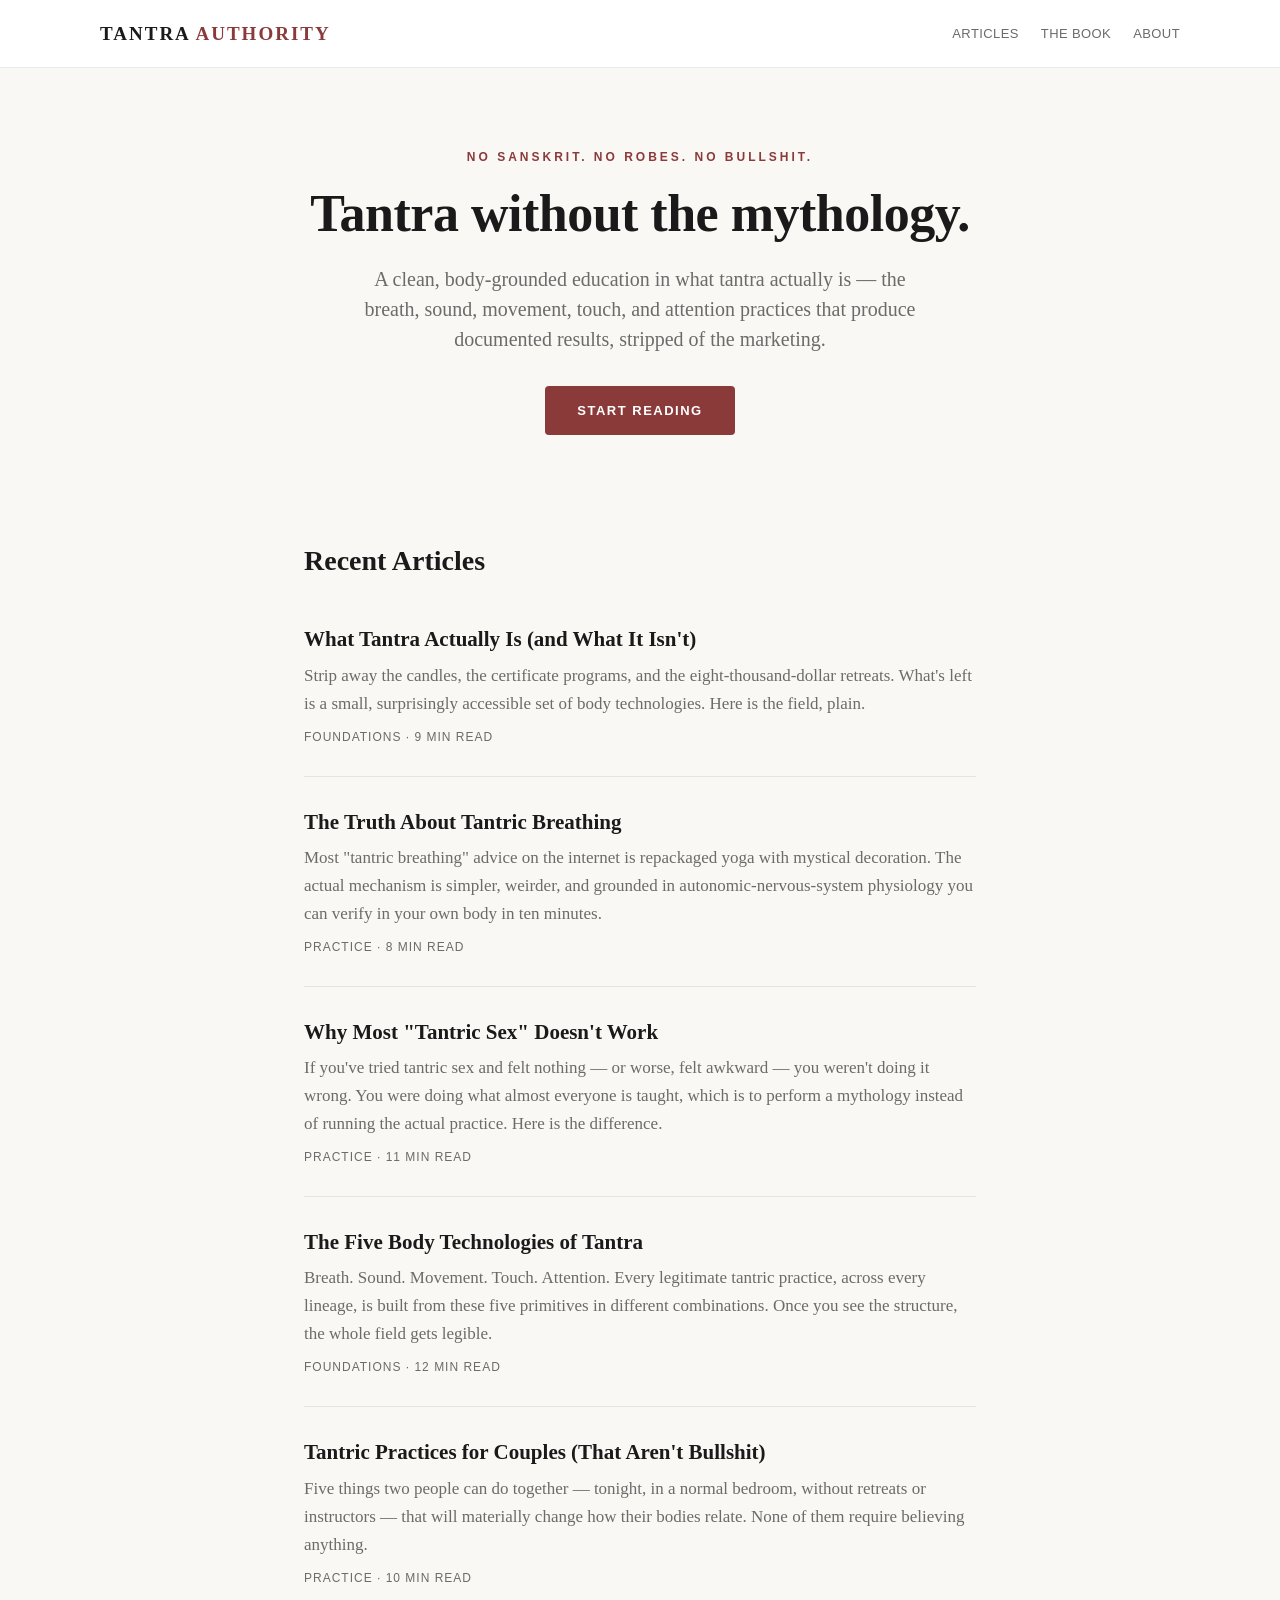
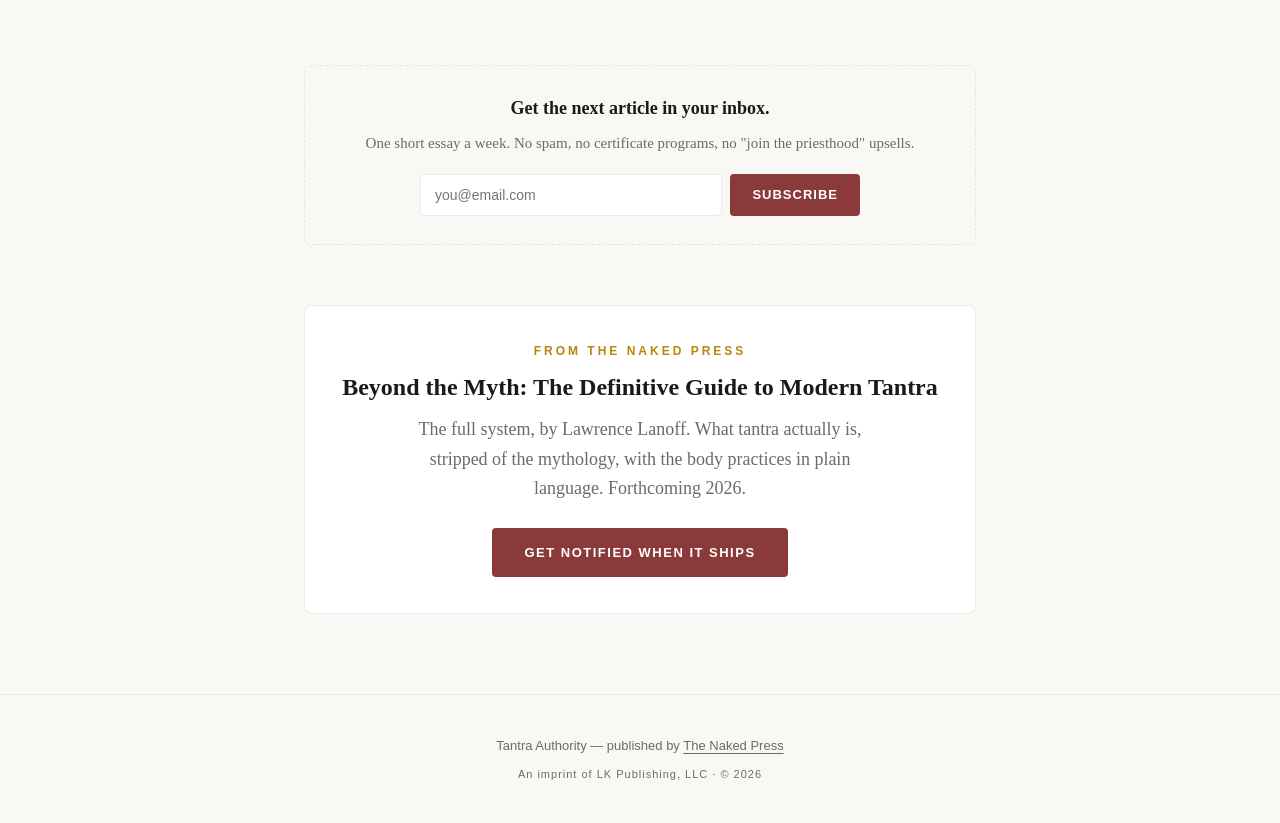
==== index.html @ d1842482 "Tantra Authority — initial scaffold The first vertical site in the 100-fishing-lines portfolio. Plai" ====
<!DOCTYPE html>
<html lang="en">
<head>
<meta charset="UTF-8">
<meta name="viewport" content="width=device-width, initial-scale=1.0">
<title>Tantra Authority — What Tantra Actually Is</title>
<meta name="description" content="Tantra without the mythology. A clean, body-grounded education in what tantra actually is — the breath, sound, movement, touch, and attention practices that produce documented results, stripped of the marketing.">
<meta property="og:title" content="Tantra Authority">
<meta property="og:description" content="Tantra without the mythology. The body practices, in plain language.">
<meta property="og:type" content="website">
<link rel="stylesheet" href="styles.css">
<link rel="icon" href="data:image/svg+xml,<svg xmlns='http://www.w3.org/2000/svg' viewBox='0 0 100 100'><text y='.9em' font-size='90'>○</text></svg>">
</head>
<body>

<header class="site-header">
  <div class="site-header-inner">
    <a href="/" class="site-logo">TANTRA <span>AUTHORITY</span></a>
    <nav class="site-nav">
      <a href="#articles">Articles</a>
      <a href="book.html">The Book</a>
      <a href="about.html">About</a>
    </nav>
  </div>
</header>

<section class="hero">
  <div class="hero-eyebrow">No Sanskrit. No Robes. No Bullshit.</div>
  <h1>Tantra without the mythology.</h1>
  <p class="hero-sub">A clean, body-grounded education in what tantra actually is — the breath, sound, movement, touch, and attention practices that produce documented results, stripped of the marketing.</p>
  <a href="#articles" class="cta-button">Start reading</a>
</section>

<main id="articles">

  <h2 style="margin-top:0">Recent Articles</h2>

  <div class="article-list">

    <article class="article-card">
      <a href="articles/what-tantra-actually-is.html">
        <h3>What Tantra Actually Is (and What It Isn't)</h3>
        <p class="excerpt">Strip away the candles, the certificate programs, and the eight-thousand-dollar retreats. What's left is a small, surprisingly accessible set of body technologies. Here is the field, plain.</p>
        <div class="meta">FOUNDATIONS · 9 min read</div>
      </a>
    </article>

    <article class="article-card">
      <a href="articles/tantric-breathing-truth.html">
        <h3>The Truth About Tantric Breathing</h3>
        <p class="excerpt">Most "tantric breathing" advice on the internet is repackaged yoga with mystical decoration. The actual mechanism is simpler, weirder, and grounded in autonomic-nervous-system physiology you can verify in your own body in ten minutes.</p>
        <div class="meta">PRACTICE · 8 min read</div>
      </a>
    </article>

    <article class="article-card">
      <a href="articles/why-most-tantric-sex-doesnt-work.html">
        <h3>Why Most "Tantric Sex" Doesn't Work</h3>
        <p class="excerpt">If you've tried tantric sex and felt nothing — or worse, felt awkward — you weren't doing it wrong. You were doing what almost everyone is taught, which is to perform a mythology instead of running the actual practice. Here is the difference.</p>
        <div class="meta">PRACTICE · 11 min read</div>
      </a>
    </article>

    <article class="article-card">
      <a href="articles/five-body-technologies.html">
        <h3>The Five Body Technologies of Tantra</h3>
        <p class="excerpt">Breath. Sound. Movement. Touch. Attention. Every legitimate tantric practice, across every lineage, is built from these five primitives in different combinations. Once you see the structure, the whole field gets legible.</p>
        <div class="meta">FOUNDATIONS · 12 min read</div>
      </a>
    </article>

    <article class="article-card">
      <a href="articles/tantric-practices-for-couples.html">
        <h3>Tantric Practices for Couples (That Aren't Bullshit)</h3>
        <p class="excerpt">Five things two people can do together — tonight, in a normal bedroom, without retreats or instructors — that will materially change how their bodies relate. None of them require believing anything.</p>
        <div class="meta">PRACTICE · 10 min read</div>
      </a>
    </article>

  </div>

  <div class="newsletter">
    <h4>Get the next article in your inbox.</h4>
    <p>One short essay a week. No spam, no certificate programs, no "join the priesthood" upsells.</p>
    <form action="#" method="post" onsubmit="alert('Newsletter signup wiring pending — point this form at ConvertKit, Substack, or Buttondown.'); return false;">
      <input type="email" name="email" placeholder="you@email.com" required>
      <button type="submit">Subscribe</button>
    </form>
  </div>

  <div class="cta-card">
    <div class="eyebrow">From The Naked Press</div>
    <h3>Beyond the Myth: The Definitive Guide to Modern Tantra</h3>
    <p>The full system, by Lawrence Lanoff. What tantra actually is, stripped of the mythology, with the body practices in plain language. Forthcoming 2026.</p>
    <a href="book.html" class="cta-button">Get notified when it ships</a>
  </div>

</main>

<footer class="site-footer">
  <div>Tantra Authority — published by <a href="https://thenaked.press">The Naked Press</a></div>
  <div class="footer-imprint">An imprint of LK Publishing, LLC · © 2026</div>
</footer>

</body>
</html>
---- styles.css ----
/* Tantra Authority — base stylesheet
   Clean, readable, calm. Not punk. Not New Age.
   Designed for educational long-form reading.
*/

:root {
  --bg: #faf8f4;
  --bg-card: #ffffff;
  --text: #1a1a1a;
  --text-muted: #6b6b6b;
  --accent: #8b3a3a;        /* deep red — earthy, not sex-shop red */
  --accent-soft: #c89d9c;
  --border: rgba(0,0,0,0.08);
  --gold: #b8860b;          /* muted gold for CTA */
  --max-w: 720px;
  --max-w-wide: 1080px;
}

* { box-sizing: border-box; }
html, body { margin: 0; padding: 0; }
body {
  font-family: 'Charter', 'Georgia', 'Cambria', 'Times New Roman', serif;
  font-size: 18px;
  line-height: 1.65;
  color: var(--text);
  background: var(--bg);
  -webkit-font-smoothing: antialiased;
}

/* Site header */
.site-header {
  border-bottom: 1px solid var(--border);
  background: var(--bg-card);
  padding: 18px 24px;
  position: sticky; top: 0; z-index: 50;
  backdrop-filter: blur(8px);
}
.site-header-inner {
  max-width: var(--max-w-wide);
  margin: 0 auto;
  display: flex;
  align-items: center;
  justify-content: space-between;
  gap: 32px;
}
.site-logo {
  font-family: 'Charter', serif;
  font-weight: 700;
  font-size: 19px;
  letter-spacing: 2px;
  text-transform: uppercase;
  text-decoration: none;
  color: var(--text);
}
.site-logo span { color: var(--accent); }
.site-nav { display: flex; gap: 22px; }
.site-nav a {
  font-family: 'Inter', -apple-system, BlinkMacSystemFont, sans-serif;
  font-size: 13px;
  font-weight: 500;
  letter-spacing: 0.4px;
  text-decoration: none;
  color: var(--text-muted);
  text-transform: uppercase;
}
.site-nav a:hover { color: var(--accent); }

/* Main containers */
main { max-width: var(--max-w); margin: 0 auto; padding: 48px 24px 80px; }
.wide { max-width: var(--max-w-wide); }

/* Typography */
h1 {
  font-family: 'Charter', serif;
  font-size: 42px;
  font-weight: 700;
  line-height: 1.15;
  letter-spacing: -0.5px;
  margin: 0 0 12px;
}
h2 {
  font-size: 28px;
  font-weight: 700;
  line-height: 1.25;
  margin: 48px 0 16px;
}
h3 {
  font-size: 21px;
  font-weight: 700;
  line-height: 1.3;
  margin: 32px 0 12px;
}
p, ul, ol { margin: 0 0 18px; }
ul, ol { padding-left: 28px; }
li { margin-bottom: 6px; }
strong { font-weight: 700; }
em { font-style: italic; }
a { color: var(--accent); text-decoration: underline; text-decoration-thickness: 1px; text-underline-offset: 3px; }
a:hover { color: var(--gold); }

blockquote {
  margin: 28px 0;
  padding: 0 0 0 24px;
  border-left: 3px solid var(--accent-soft);
  color: var(--text-muted);
  font-style: italic;
}

hr {
  border: none;
  border-top: 1px solid var(--border);
  margin: 48px 0;
}

/* Hero */
.hero {
  text-align: center;
  padding: 80px 24px 60px;
  max-width: var(--max-w);
  margin: 0 auto;
}
.hero-eyebrow {
  font-family: 'Inter', sans-serif;
  font-size: 12px;
  font-weight: 600;
  letter-spacing: 3px;
  text-transform: uppercase;
  color: var(--accent);
  margin-bottom: 16px;
}
.hero h1 { font-size: 52px; margin-bottom: 20px; }
.hero-sub {
  font-size: 20px;
  line-height: 1.5;
  color: var(--text-muted);
  max-width: 580px;
  margin: 0 auto 32px;
}

/* Article meta */
.article-meta {
  font-family: 'Inter', sans-serif;
  font-size: 13px;
  color: var(--text-muted);
  margin-bottom: 32px;
  display: flex;
  gap: 12px;
  align-items: center;
}
.article-meta .pill {
  display: inline-block;
  padding: 3px 10px;
  border-radius: 100px;
  background: rgba(139,58,58,0.08);
  color: var(--accent);
  font-size: 11px;
  font-weight: 600;
  letter-spacing: 1px;
  text-transform: uppercase;
}

/* Article list (homepage) */
.article-list {
  display: grid;
  gap: 32px;
  margin-top: 48px;
}
.article-card {
  border-bottom: 1px solid var(--border);
  padding-bottom: 28px;
}
.article-card:last-child { border-bottom: none; }
.article-card a { text-decoration: none; color: inherit; }
.article-card h3 {
  margin: 0 0 8px;
  transition: color 0.15s;
}
.article-card a:hover h3 { color: var(--accent); }
.article-card .excerpt {
  color: var(--text-muted);
  font-size: 17px;
  margin: 0;
}
.article-card .meta {
  font-family: 'Inter', sans-serif;
  font-size: 12px;
  color: var(--text-muted);
  letter-spacing: 1px;
  text-transform: uppercase;
  margin-top: 10px;
}

/* CTA card (book funnel) */
.cta-card {
  margin: 60px 0 0;
  padding: 36px;
  background: var(--bg-card);
  border: 1px solid var(--border);
  border-radius: 8px;
  text-align: center;
}
.cta-card .eyebrow {
  font-family: 'Inter', sans-serif;
  font-size: 12px;
  font-weight: 600;
  letter-spacing: 3px;
  text-transform: uppercase;
  color: var(--gold);
  margin-bottom: 10px;
}
.cta-card h3 {
  font-size: 24px;
  margin: 0 0 12px;
}
.cta-card p {
  color: var(--text-muted);
  max-width: 480px;
  margin: 0 auto 24px;
}
.cta-button {
  display: inline-block;
  background: var(--accent);
  color: #fff !important;
  font-family: 'Inter', sans-serif;
  font-size: 13px;
  font-weight: 600;
  letter-spacing: 1.5px;
  text-transform: uppercase;
  text-decoration: none !important;
  padding: 14px 32px;
  border-radius: 4px;
  transition: background 0.15s;
}
.cta-button:hover { background: var(--gold) !important; color: #fff !important; }

/* Newsletter inline */
.newsletter {
  margin: 48px 0;
  padding: 28px;
  border: 1px dashed var(--border);
  border-radius: 6px;
  text-align: center;
}
.newsletter h4 {
  margin: 0 0 8px;
  font-size: 18px;
}
.newsletter p { color: var(--text-muted); margin: 0 0 18px; font-size: 15px; }
.newsletter form { display: flex; gap: 8px; max-width: 440px; margin: 0 auto; }
.newsletter input[type="email"] {
  flex: 1;
  padding: 12px 14px;
  border: 1px solid var(--border);
  border-radius: 4px;
  font-family: 'Inter', sans-serif;
  font-size: 14px;
  background: #fff;
}
.newsletter button {
  padding: 12px 22px;
  background: var(--accent);
  color: #fff;
  border: none;
  border-radius: 4px;
  font-family: 'Inter', sans-serif;
  font-size: 13px;
  font-weight: 600;
  letter-spacing: 1px;
  text-transform: uppercase;
  cursor: pointer;
}

/* Footer */
.site-footer {
  border-top: 1px solid var(--border);
  padding: 40px 24px;
  text-align: center;
  font-family: 'Inter', sans-serif;
  font-size: 13px;
  color: var(--text-muted);
}
.site-footer a { color: var(--text-muted); }
.site-footer .footer-imprint { margin-top: 8px; font-size: 11px; letter-spacing: 1px; }

/* Mobile */
@media (max-width: 640px) {
  body { font-size: 17px; }
  h1 { font-size: 32px; }
  .hero h1 { font-size: 38px; }
  .hero-sub { font-size: 17px; }
  h2 { font-size: 24px; }
  .site-nav { gap: 14px; }
  .site-nav a { font-size: 12px; }
  main { padding: 32px 20px 60px; }
  .cta-card { padding: 28px 20px; }
}
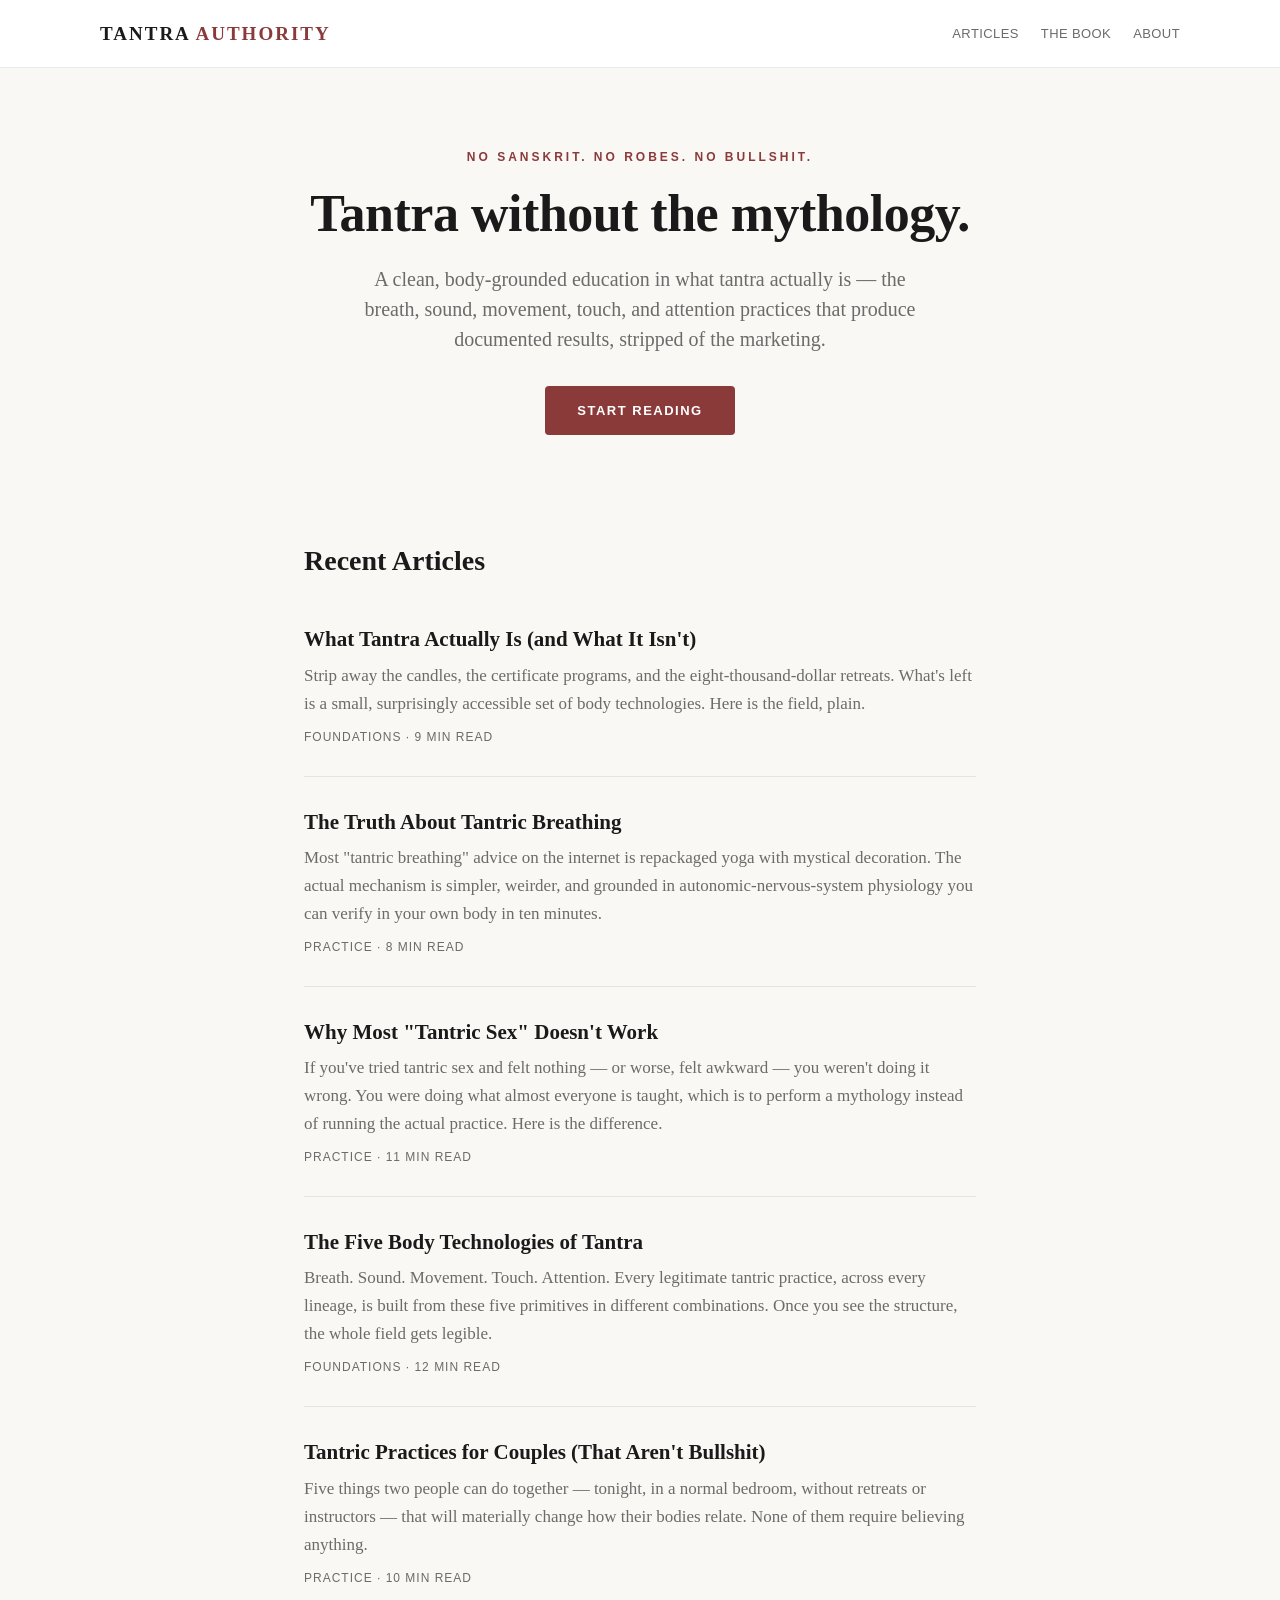
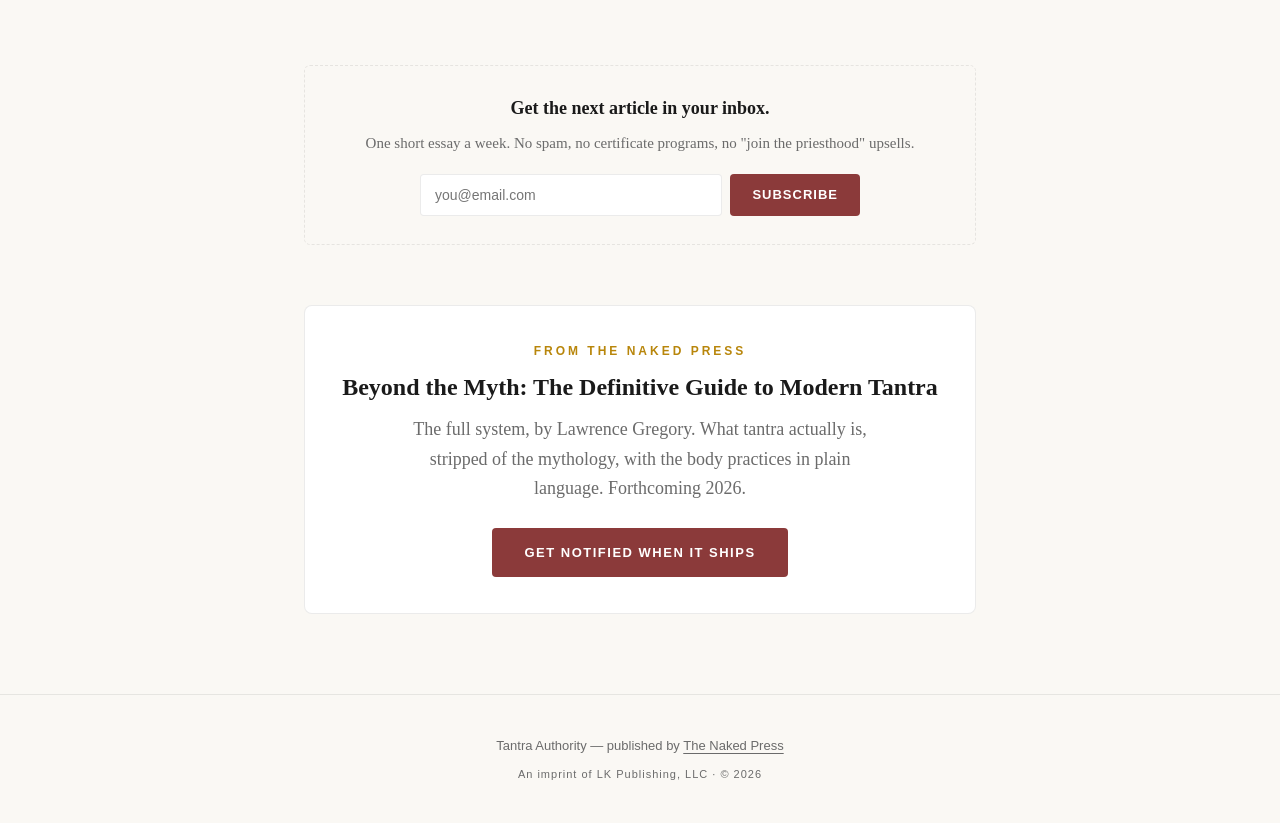
==== commit f3ff80cf: "Byline correction: Lawrence Gregory (not Lanoff) across all pages" ====
--- a/index.html
+++ b/index.html
@@ -91,7 +91,7 @@
   <div class="cta-card">
     <div class="eyebrow">From The Naked Press</div>
     <h3>Beyond the Myth: The Definitive Guide to Modern Tantra</h3>
-    <p>The full system, by Lawrence Lanoff. What tantra actually is, stripped of the mythology, with the body practices in plain language. Forthcoming 2026.</p>
+    <p>The full system, by Lawrence Gregory. What tantra actually is, stripped of the mythology, with the body practices in plain language. Forthcoming 2026.</p>
     <a href="book.html" class="cta-button">Get notified when it ships</a>
   </div>
 
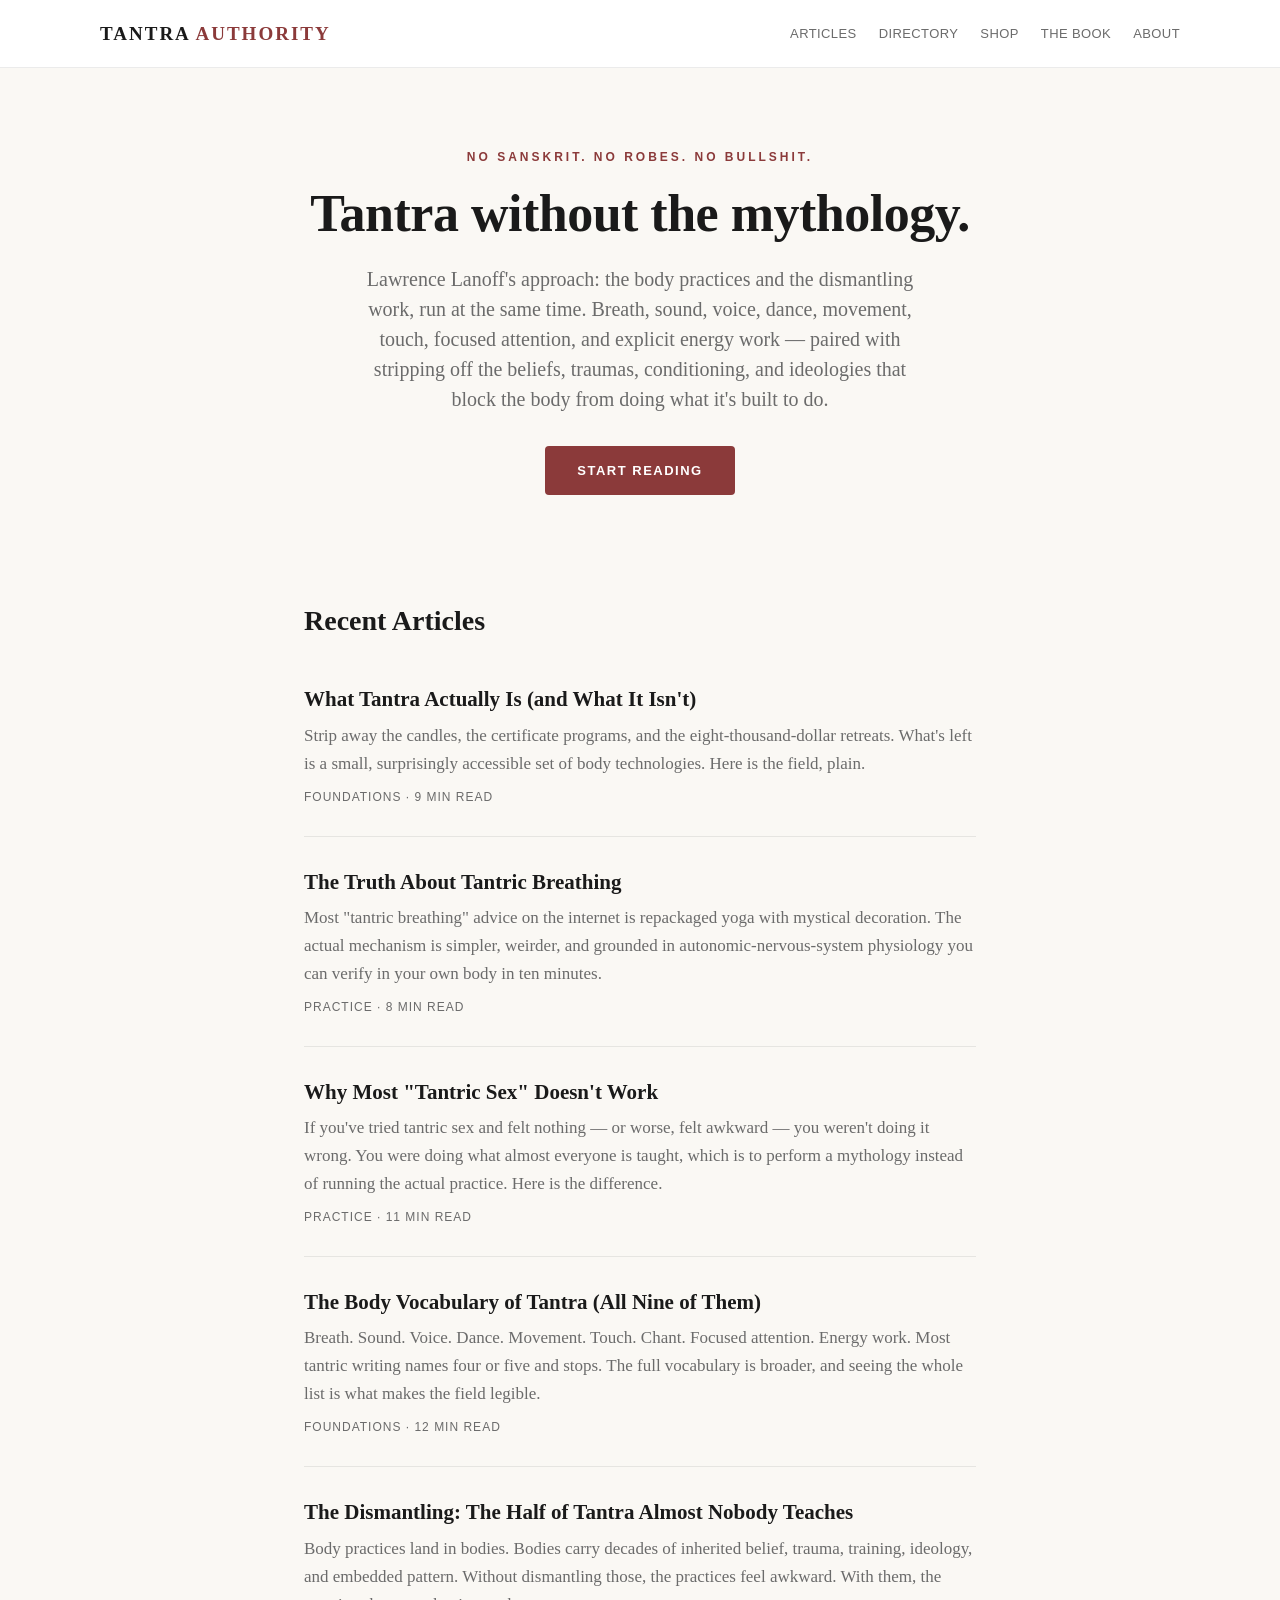
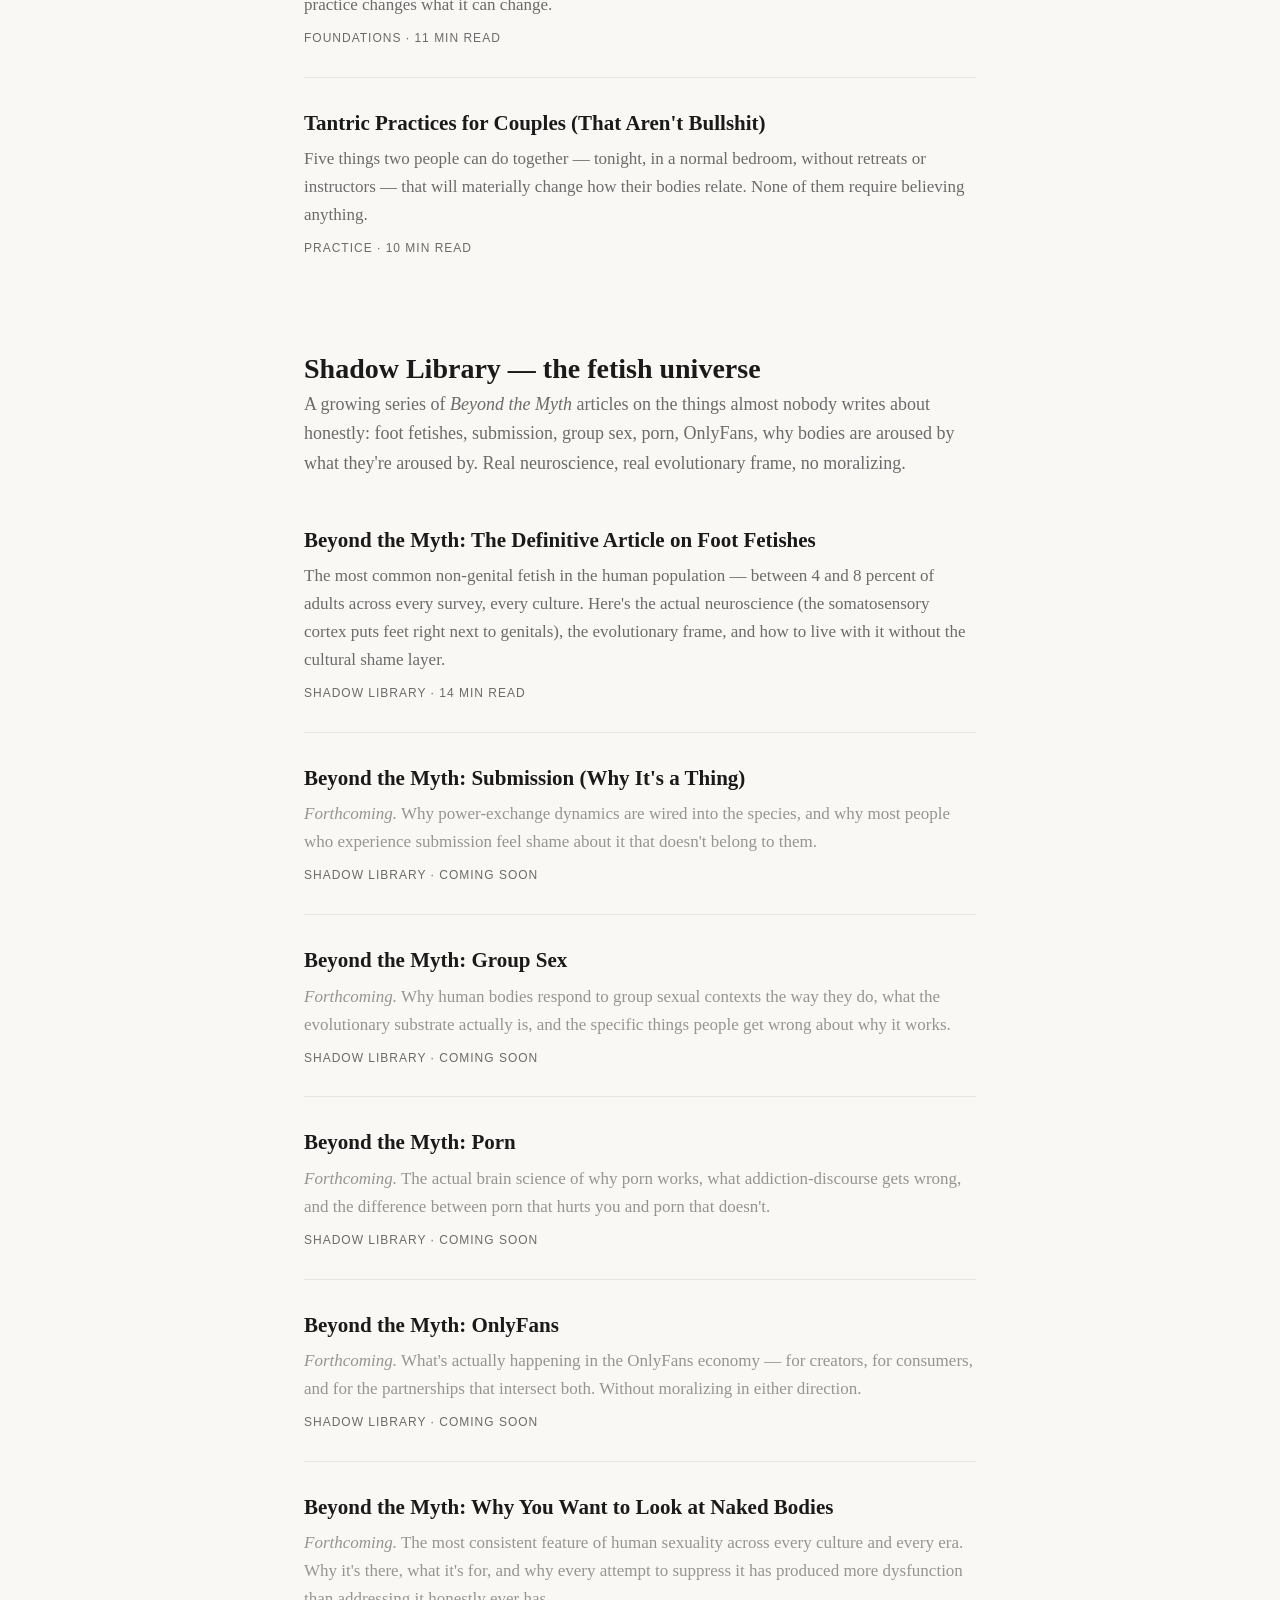
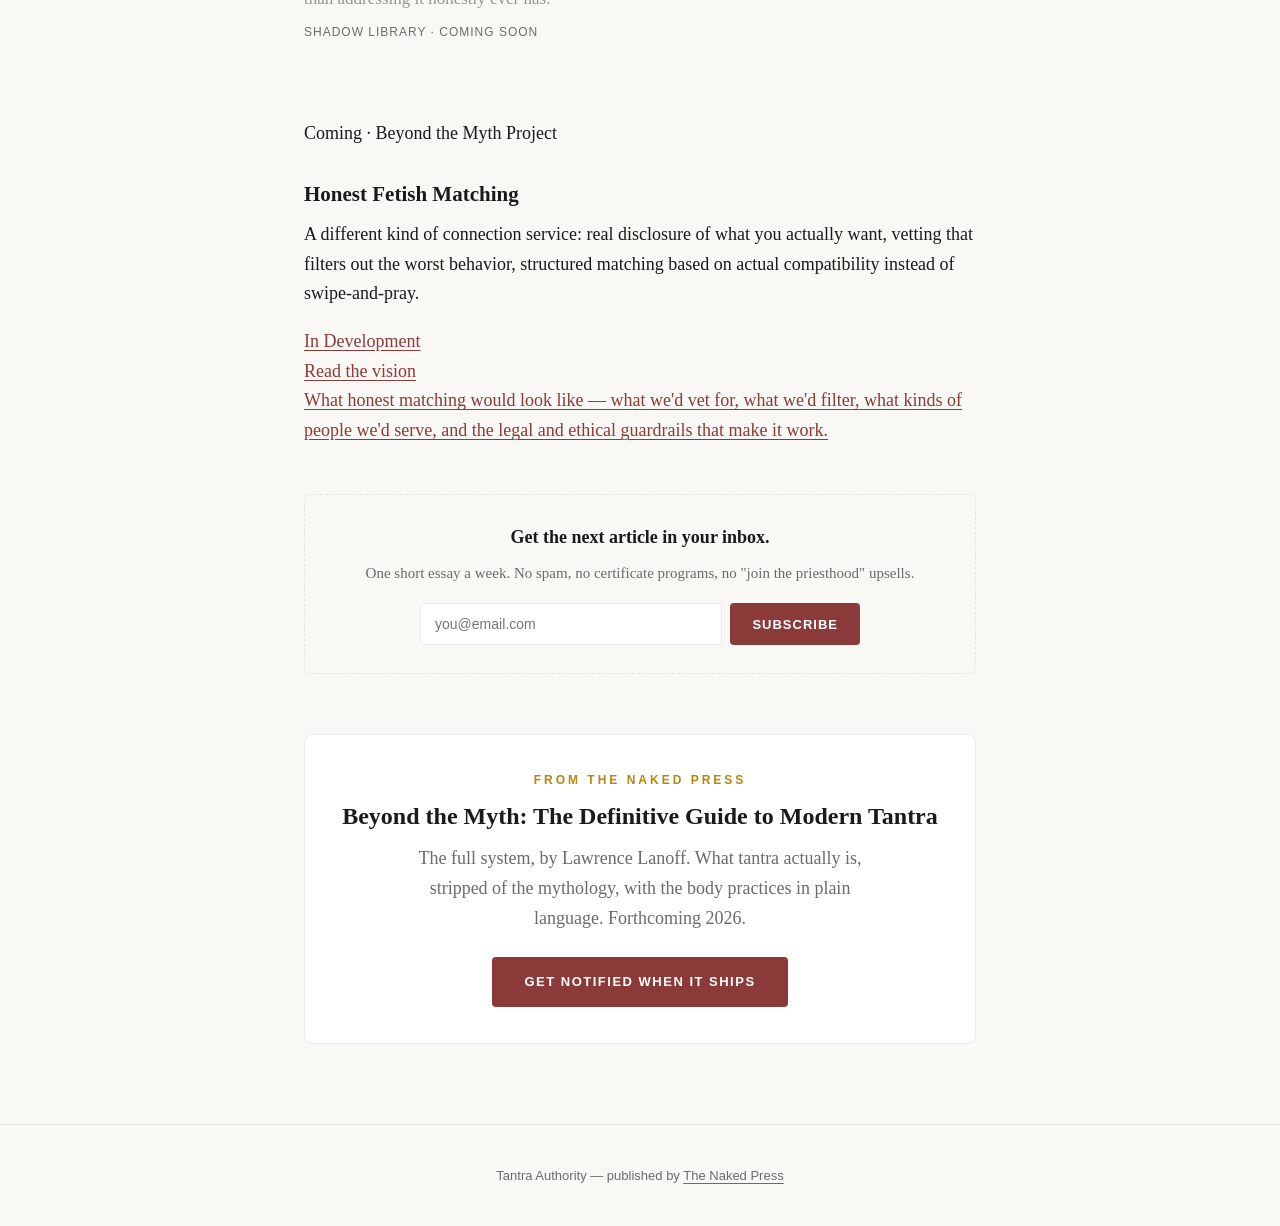
==== commit 86c953d0: "Add Shadow Library + Honest Fetish Matching vision Per Lawrence: build out a fetish universe (Beyond" ====
--- a/index.html
+++ b/index.html
@@ -18,6 +18,8 @@
     <a href="/" class="site-logo">TANTRA <span>AUTHORITY</span></a>
     <nav class="site-nav">
       <a href="#articles">Articles</a>
+      <a href="directory.html">Directory</a>
+      <a href="shop.html">Shop</a>
       <a href="book.html">The Book</a>
       <a href="about.html">About</a>
     </nav>
@@ -27,7 +29,7 @@
 <section class="hero">
   <div class="hero-eyebrow">No Sanskrit. No Robes. No Bullshit.</div>
   <h1>Tantra without the mythology.</h1>
-  <p class="hero-sub">A clean, body-grounded education in what tantra actually is — the breath, sound, movement, touch, and attention practices that produce documented results, stripped of the marketing.</p>
+  <p class="hero-sub">Lawrence Lanoff's approach: the body practices and the dismantling work, run at the same time. Breath, sound, voice, dance, movement, touch, focused attention, and explicit energy work — paired with stripping off the beliefs, traumas, conditioning, and ideologies that block the body from doing what it's built to do.</p>
   <a href="#articles" class="cta-button">Start reading</a>
 </section>
 
@@ -62,10 +64,18 @@
     </article>
 
     <article class="article-card">
-      <a href="articles/five-body-technologies.html">
-        <h3>The Five Body Technologies of Tantra</h3>
-        <p class="excerpt">Breath. Sound. Movement. Touch. Attention. Every legitimate tantric practice, across every lineage, is built from these five primitives in different combinations. Once you see the structure, the whole field gets legible.</p>
+      <a href="articles/the-body-vocabulary.html">
+        <h3>The Body Vocabulary of Tantra (All Nine of Them)</h3>
+        <p class="excerpt">Breath. Sound. Voice. Dance. Movement. Touch. Chant. Focused attention. Energy work. Most tantric writing names four or five and stops. The full vocabulary is broader, and seeing the whole list is what makes the field legible.</p>
         <div class="meta">FOUNDATIONS · 12 min read</div>
+      </a>
+    </article>
+
+    <article class="article-card">
+      <a href="articles/the-dismantling.html">
+        <h3>The Dismantling: The Half of Tantra Almost Nobody Teaches</h3>
+        <p class="excerpt">Body practices land in bodies. Bodies carry decades of inherited belief, trauma, training, ideology, and embedded pattern. Without dismantling those, the practices feel awkward. With them, the practice changes what it can change.</p>
+        <div class="meta">FOUNDATIONS · 11 min read</div>
       </a>
     </article>
 
@@ -77,6 +87,74 @@
       </a>
     </article>
 
+  </div>
+
+  <h2 style="margin-top:64px;">Shadow Library — the fetish universe</h2>
+  <p style="color:var(--text-muted);margin-top:-12px;">A growing series of <em>Beyond the Myth</em> articles on the things almost nobody writes about honestly: foot fetishes, submission, group sex, porn, OnlyFans, why bodies are aroused by what they're aroused by. Real neuroscience, real evolutionary frame, no moralizing.</p>
+
+  <div class="article-list">
+
+    <article class="article-card">
+      <a href="articles/beyond-the-myth-foot-fetish.html">
+        <h3>Beyond the Myth: The Definitive Article on Foot Fetishes</h3>
+        <p class="excerpt">The most common non-genital fetish in the human population — between 4 and 8 percent of adults across every survey, every culture. Here's the actual neuroscience (the somatosensory cortex puts feet right next to genitals), the evolutionary frame, and how to live with it without the cultural shame layer.</p>
+        <div class="meta">SHADOW LIBRARY · 14 min read</div>
+      </a>
+    </article>
+
+    <article class="article-card">
+      <a href="#">
+        <h3>Beyond the Myth: Submission (Why It's a Thing)</h3>
+        <p class="excerpt" style="opacity:0.7;"><em>Forthcoming.</em> Why power-exchange dynamics are wired into the species, and why most people who experience submission feel shame about it that doesn't belong to them.</p>
+        <div class="meta">SHADOW LIBRARY · Coming soon</div>
+      </a>
+    </article>
+
+    <article class="article-card">
+      <a href="#">
+        <h3>Beyond the Myth: Group Sex</h3>
+        <p class="excerpt" style="opacity:0.7;"><em>Forthcoming.</em> Why human bodies respond to group sexual contexts the way they do, what the evolutionary substrate actually is, and the specific things people get wrong about why it works.</p>
+        <div class="meta">SHADOW LIBRARY · Coming soon</div>
+      </a>
+    </article>
+
+    <article class="article-card">
+      <a href="#">
+        <h3>Beyond the Myth: Porn</h3>
+        <p class="excerpt" style="opacity:0.7;"><em>Forthcoming.</em> The actual brain science of why porn works, what addiction-discourse gets wrong, and the difference between porn that hurts you and porn that doesn't.</p>
+        <div class="meta">SHADOW LIBRARY · Coming soon</div>
+      </a>
+    </article>
+
+    <article class="article-card">
+      <a href="#">
+        <h3>Beyond the Myth: OnlyFans</h3>
+        <p class="excerpt" style="opacity:0.7;"><em>Forthcoming.</em> What's actually happening in the OnlyFans economy — for creators, for consumers, and for the partnerships that intersect both. Without moralizing in either direction.</p>
+        <div class="meta">SHADOW LIBRARY · Coming soon</div>
+      </a>
+    </article>
+
+    <article class="article-card">
+      <a href="#">
+        <h3>Beyond the Myth: Why You Want to Look at Naked Bodies</h3>
+        <p class="excerpt" style="opacity:0.7;"><em>Forthcoming.</em> The most consistent feature of human sexuality across every culture and every era. Why it's there, what it's for, and why every attempt to suppress it has produced more dysfunction than addressing it honestly ever has.</p>
+        <div class="meta">SHADOW LIBRARY · Coming soon</div>
+      </a>
+    </article>
+
+  </div>
+
+  <div class="animal-cta" style="margin-top:48px;">
+    <div class="animal-cta-eyebrow">Coming · Beyond the Myth Project</div>
+    <h3 class="animal-cta-headline">Honest Fetish Matching</h3>
+    <p class="animal-cta-intro">A different kind of connection service: real disclosure of what you actually want, vetting that filters out the worst behavior, structured matching based on actual compatibility instead of swipe-and-pray.</p>
+    <div class="rabbit-hole">
+      <a href="match.html" class="rabbit-hole-item">
+        <div class="rh-label">In Development</div>
+        <div class="rh-title">Read the vision</div>
+        <div class="rh-desc">What honest matching would look like — what we'd vet for, what we'd filter, what kinds of people we'd serve, and the legal and ethical guardrails that make it work.</div>
+      </a>
+    </div>
   </div>
 
   <div class="newsletter">
@@ -91,7 +169,7 @@
   <div class="cta-card">
     <div class="eyebrow">From The Naked Press</div>
     <h3>Beyond the Myth: The Definitive Guide to Modern Tantra</h3>
-    <p>The full system, by Lawrence Gregory. What tantra actually is, stripped of the mythology, with the body practices in plain language. Forthcoming 2026.</p>
+    <p>The full system, by Lawrence Lanoff. What tantra actually is, stripped of the mythology, with the body practices in plain language. Forthcoming 2026.</p>
     <a href="book.html" class="cta-button">Get notified when it ships</a>
   </div>
 
@@ -99,7 +177,7 @@
 
 <footer class="site-footer">
   <div>Tantra Authority — published by <a href="https://thenaked.press">The Naked Press</a></div>
-  <div class="footer-imprint">An imprint of LK Publishing, LLC · © 2026</div>
+  
 </footer>
 
 </body>
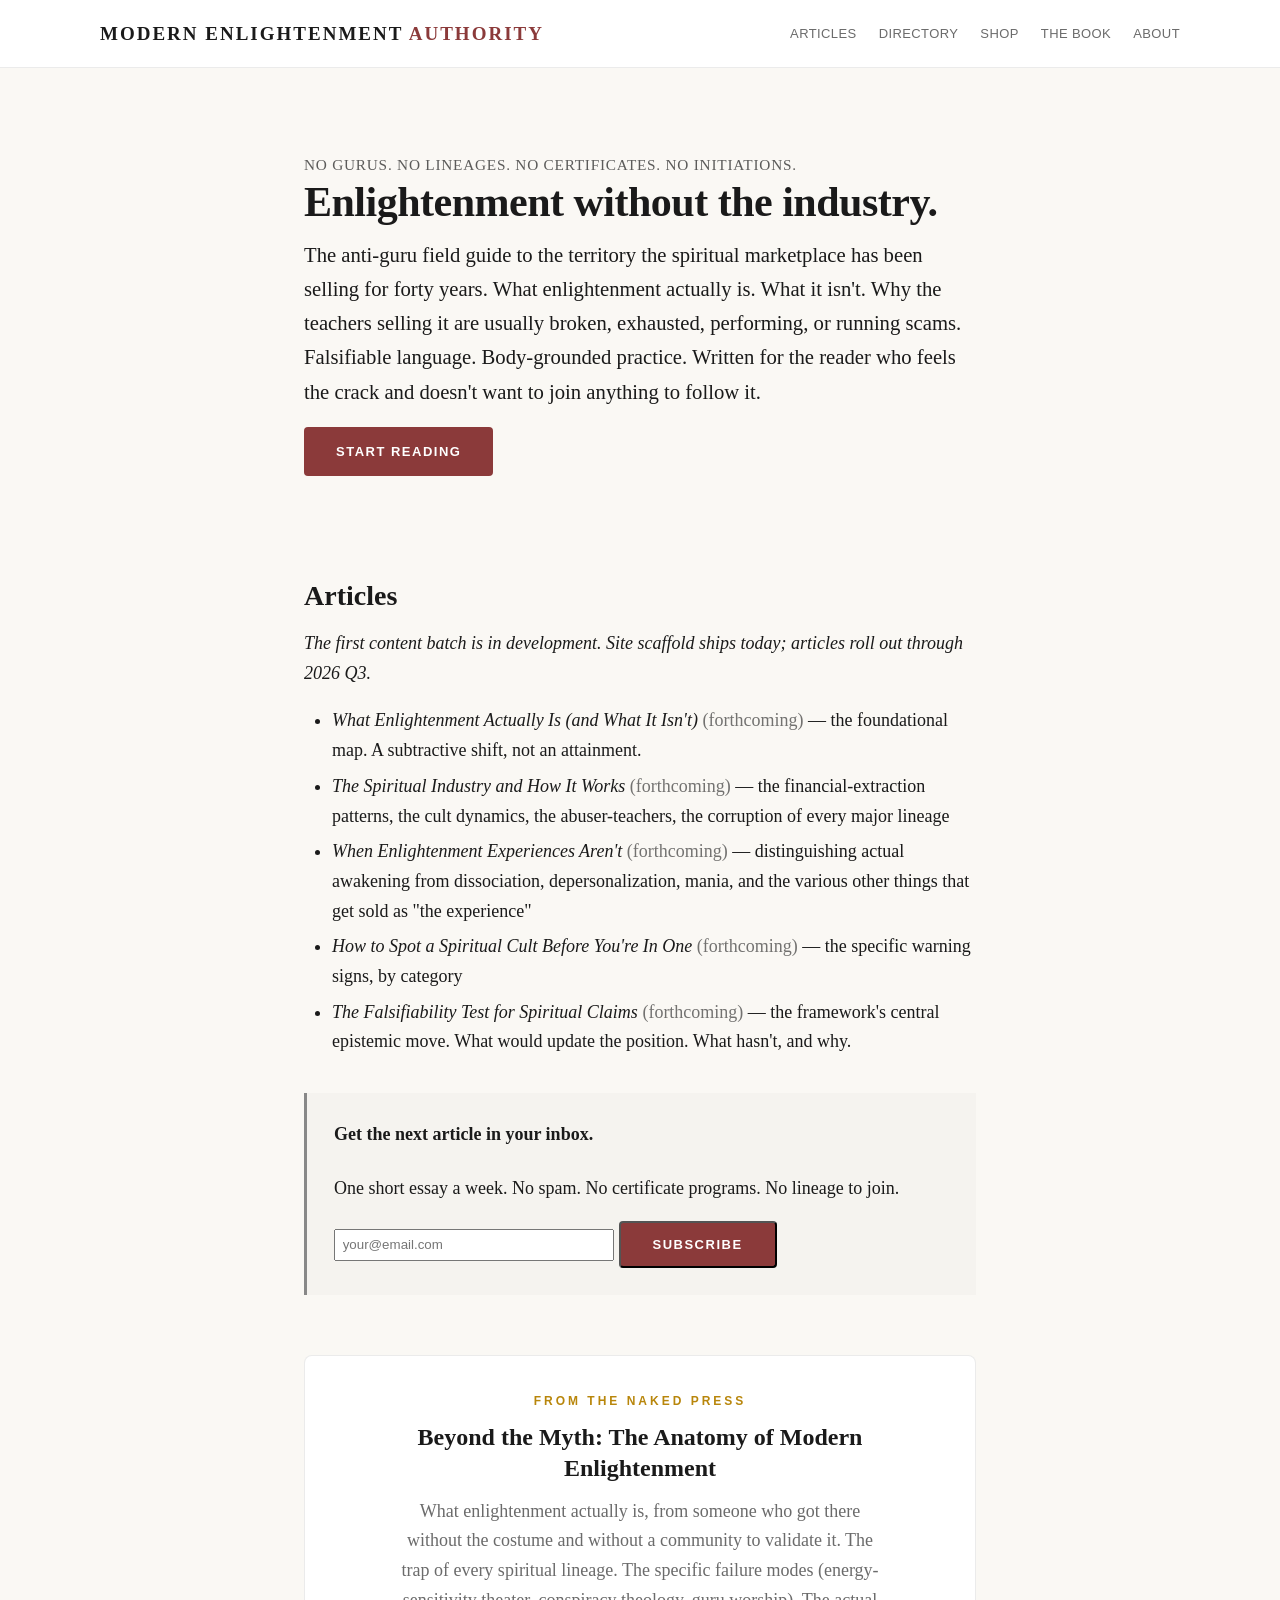
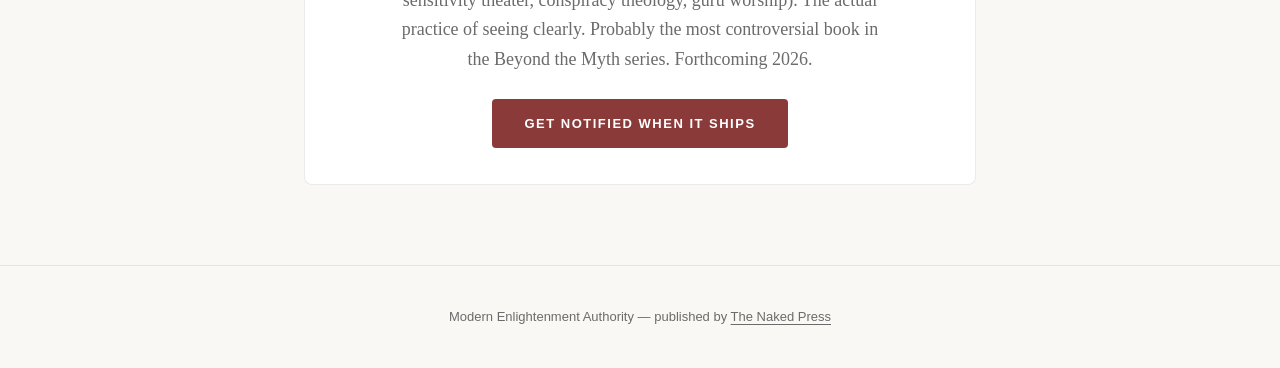
==== commit 31fbd04d: "Initial commit for soullight/modern-enlightenment-authority Brings up Modern Enlightenment Authority" ====
--- a/index.html
+++ b/index.html
@@ -3,21 +3,62 @@
 <head>
 <meta charset="UTF-8">
 <meta name="viewport" content="width=device-width, initial-scale=1.0">
-<title>Tantra Authority — What Tantra Actually Is</title>
-<meta name="description" content="Tantra without the mythology. A clean, body-grounded education in what tantra actually is — the breath, sound, movement, touch, and attention practices that produce documented results, stripped of the marketing.">
-<meta property="og:title" content="Tantra Authority">
-<meta property="og:description" content="Tantra without the mythology. The body practices, in plain language.">
+<title>Modern Enlightenment Authority — Enlightenment Without the Industry</title>
+<meta name="description" content="The anti-guru field guide to enlightenment, awakening, and consciousness work. Falsifiable. Body-grounded. Names the teachers most sites won't name. For people who feel the crack and don't want to join anything to follow it.">
+<meta name="author" content="Lawrence Lanoff">
+<meta property="og:title" content="Modern Enlightenment Authority">
+<meta property="og:description" content="Enlightenment without the industry. Anti-guru. Body-grounded. Falsifiable. Names the failure modes the spiritual marketplace won't.">
 <meta property="og:type" content="website">
 <link rel="stylesheet" href="styles.css">
 <link rel="icon" href="data:image/svg+xml,<svg xmlns='http://www.w3.org/2000/svg' viewBox='0 0 100 100'><text y='.9em' font-size='90'>○</text></svg>">
+<script type="application/ld+json">
+{
+  "@context": "https://schema.org",
+  "@type": "Organization",
+  "name": "Modern Enlightenment Authority",
+  "url": "https://modern-enlightenment-authority.com/",
+  "description": "Enlightenment without the costume. Anti-cult, body-grounded.",
+  "founder": {
+    "@type": "Person",
+    "name": "Lawrence Lanoff",
+    "url": "https://lawrencelanoff.com",
+    "sameAs": [
+      "https://lawrenceenergy.substack.com",
+      "https://lawrencetheenergymaster.com"
+    ],
+    "jobTitle": "Teacher, Author, Founder of The Naked Press",
+    "description": "Thirty-year teacher in modern Tantra, consciousness, and embodied practice. Author of the Beyond the Myth book series."
+  },
+  "publisher": {
+    "@type": "Organization",
+    "name": "The Naked Press",
+    "legalName": "LK Publishing, LLC (DBA The Naked Press)",
+    "url": "https://thenaked.press"
+  }
+}
+</script>
+<script type="application/ld+json">
+{
+  "@context": "https://schema.org",
+  "@type": "WebSite",
+  "name": "Modern Enlightenment Authority",
+  "url": "https://modern-enlightenment-authority.com/",
+  "description": "Enlightenment without the costume. Anti-cult, body-grounded.",
+  "publisher": {
+    "@type": "Organization",
+    "name": "Modern Enlightenment Authority"
+  },
+  "inLanguage": "en-US"
+}
+</script>
 </head>
 <body>
 
 <header class="site-header">
   <div class="site-header-inner">
-    <a href="/" class="site-logo">TANTRA <span>AUTHORITY</span></a>
+    <a href="index.html" class="site-logo">MODERN ENLIGHTENMENT <span>AUTHORITY</span></a>
     <nav class="site-nav">
-      <a href="#articles">Articles</a>
+      <a href="index.html">Articles</a>
       <a href="directory.html">Directory</a>
       <a href="shop.html">Shop</a>
       <a href="book.html">The Book</a>
@@ -26,158 +67,45 @@
   </div>
 </header>
 
-<section class="hero">
-  <div class="hero-eyebrow">No Sanskrit. No Robes. No Bullshit.</div>
-  <h1>Tantra without the mythology.</h1>
-  <p class="hero-sub">Lawrence Lanoff's approach: the body practices and the dismantling work, run at the same time. Breath, sound, voice, dance, movement, touch, focused attention, and explicit energy work — paired with stripping off the beliefs, traumas, conditioning, and ideologies that block the body from doing what it's built to do.</p>
-  <a href="#articles" class="cta-button">Start reading</a>
-</section>
+<main>
 
-<main id="articles">
+  <section style="padding: 2em 0;">
+    <div style="opacity: 0.7; letter-spacing: 0.05em; text-transform: uppercase; font-size: 0.85em;">No gurus. No lineages. No certificates. No initiations.</div>
+    <h1>Enlightenment without the industry.</h1>
+    <p style="font-size: 1.15em; max-width: 38em;">The anti-guru field guide to the territory the spiritual marketplace has been selling for forty years. What enlightenment actually is. What it isn't. Why the teachers selling it are usually broken, exhausted, performing, or running scams. Falsifiable language. Body-grounded practice. Written for the reader who feels the crack and doesn't want to join anything to follow it.</p>
+    <p><a href="#articles" class="cta-button">Start reading</a></p>
+  </section>
 
-  <h2 style="margin-top:0">Recent Articles</h2>
+  <section id="articles" style="margin: 2em 0;">
+    <h2>Articles</h2>
+    <p><em>The first content batch is in development. Site scaffold ships today; articles roll out through 2026 Q3.</em></p>
 
-  <div class="article-list">
+    <ul>
+      <li><em>What Enlightenment Actually Is (and What It Isn't)</em> <span style="opacity:0.6;">(forthcoming)</span> — the foundational map. A subtractive shift, not an attainment.</li>
+      <li><em>The Spiritual Industry and How It Works</em> <span style="opacity:0.6;">(forthcoming)</span> — the financial-extraction patterns, the cult dynamics, the abuser-teachers, the corruption of every major lineage</li>
+      <li><em>When Enlightenment Experiences Aren't</em> <span style="opacity:0.6;">(forthcoming)</span> — distinguishing actual awakening from dissociation, depersonalization, mania, and the various other things that get sold as "the experience"</li>
+      <li><em>How to Spot a Spiritual Cult Before You're In One</em> <span style="opacity:0.6;">(forthcoming)</span> — the specific warning signs, by category</li>
+      <li><em>The Falsifiability Test for Spiritual Claims</em> <span style="opacity:0.6;">(forthcoming)</span> — the framework's central epistemic move. What would update the position. What hasn't, and why.</li>
+    </ul>
+  </section>
 
-    <article class="article-card">
-      <a href="articles/what-tantra-actually-is.html">
-        <h3>What Tantra Actually Is (and What It Isn't)</h3>
-        <p class="excerpt">Strip away the candles, the certificate programs, and the eight-thousand-dollar retreats. What's left is a small, surprisingly accessible set of body technologies. Here is the field, plain.</p>
-        <div class="meta">FOUNDATIONS · 9 min read</div>
-      </a>
-    </article>
-
-    <article class="article-card">
-      <a href="articles/tantric-breathing-truth.html">
-        <h3>The Truth About Tantric Breathing</h3>
-        <p class="excerpt">Most "tantric breathing" advice on the internet is repackaged yoga with mystical decoration. The actual mechanism is simpler, weirder, and grounded in autonomic-nervous-system physiology you can verify in your own body in ten minutes.</p>
-        <div class="meta">PRACTICE · 8 min read</div>
-      </a>
-    </article>
-
-    <article class="article-card">
-      <a href="articles/why-most-tantric-sex-doesnt-work.html">
-        <h3>Why Most "Tantric Sex" Doesn't Work</h3>
-        <p class="excerpt">If you've tried tantric sex and felt nothing — or worse, felt awkward — you weren't doing it wrong. You were doing what almost everyone is taught, which is to perform a mythology instead of running the actual practice. Here is the difference.</p>
-        <div class="meta">PRACTICE · 11 min read</div>
-      </a>
-    </article>
-
-    <article class="article-card">
-      <a href="articles/the-body-vocabulary.html">
-        <h3>The Body Vocabulary of Tantra (All Nine of Them)</h3>
-        <p class="excerpt">Breath. Sound. Voice. Dance. Movement. Touch. Chant. Focused attention. Energy work. Most tantric writing names four or five and stops. The full vocabulary is broader, and seeing the whole list is what makes the field legible.</p>
-        <div class="meta">FOUNDATIONS · 12 min read</div>
-      </a>
-    </article>
-
-    <article class="article-card">
-      <a href="articles/the-dismantling.html">
-        <h3>The Dismantling: The Half of Tantra Almost Nobody Teaches</h3>
-        <p class="excerpt">Body practices land in bodies. Bodies carry decades of inherited belief, trauma, training, ideology, and embedded pattern. Without dismantling those, the practices feel awkward. With them, the practice changes what it can change.</p>
-        <div class="meta">FOUNDATIONS · 11 min read</div>
-      </a>
-    </article>
-
-    <article class="article-card">
-      <a href="articles/tantric-practices-for-couples.html">
-        <h3>Tantric Practices for Couples (That Aren't Bullshit)</h3>
-        <p class="excerpt">Five things two people can do together — tonight, in a normal bedroom, without retreats or instructors — that will materially change how their bodies relate. None of them require believing anything.</p>
-        <div class="meta">PRACTICE · 10 min read</div>
-      </a>
-    </article>
-
-  </div>
-
-  <h2 style="margin-top:64px;">Shadow Library — the fetish universe</h2>
-  <p style="color:var(--text-muted);margin-top:-12px;">A growing series of <em>Beyond the Myth</em> articles on the things almost nobody writes about honestly: foot fetishes, submission, group sex, porn, OnlyFans, why bodies are aroused by what they're aroused by. Real neuroscience, real evolutionary frame, no moralizing.</p>
-
-  <div class="article-list">
-
-    <article class="article-card">
-      <a href="articles/beyond-the-myth-foot-fetish.html">
-        <h3>Beyond the Myth: The Definitive Article on Foot Fetishes</h3>
-        <p class="excerpt">The most common non-genital fetish in the human population — between 4 and 8 percent of adults across every survey, every culture. Here's the actual neuroscience (the somatosensory cortex puts feet right next to genitals), the evolutionary frame, and how to live with it without the cultural shame layer.</p>
-        <div class="meta">SHADOW LIBRARY · 14 min read</div>
-      </a>
-    </article>
-
-    <article class="article-card">
-      <a href="#">
-        <h3>Beyond the Myth: Submission (Why It's a Thing)</h3>
-        <p class="excerpt" style="opacity:0.7;"><em>Forthcoming.</em> Why power-exchange dynamics are wired into the species, and why most people who experience submission feel shame about it that doesn't belong to them.</p>
-        <div class="meta">SHADOW LIBRARY · Coming soon</div>
-      </a>
-    </article>
-
-    <article class="article-card">
-      <a href="#">
-        <h3>Beyond the Myth: Group Sex</h3>
-        <p class="excerpt" style="opacity:0.7;"><em>Forthcoming.</em> Why human bodies respond to group sexual contexts the way they do, what the evolutionary substrate actually is, and the specific things people get wrong about why it works.</p>
-        <div class="meta">SHADOW LIBRARY · Coming soon</div>
-      </a>
-    </article>
-
-    <article class="article-card">
-      <a href="#">
-        <h3>Beyond the Myth: Porn</h3>
-        <p class="excerpt" style="opacity:0.7;"><em>Forthcoming.</em> The actual brain science of why porn works, what addiction-discourse gets wrong, and the difference between porn that hurts you and porn that doesn't.</p>
-        <div class="meta">SHADOW LIBRARY · Coming soon</div>
-      </a>
-    </article>
-
-    <article class="article-card">
-      <a href="#">
-        <h3>Beyond the Myth: OnlyFans</h3>
-        <p class="excerpt" style="opacity:0.7;"><em>Forthcoming.</em> What's actually happening in the OnlyFans economy — for creators, for consumers, and for the partnerships that intersect both. Without moralizing in either direction.</p>
-        <div class="meta">SHADOW LIBRARY · Coming soon</div>
-      </a>
-    </article>
-
-    <article class="article-card">
-      <a href="#">
-        <h3>Beyond the Myth: Why You Want to Look at Naked Bodies</h3>
-        <p class="excerpt" style="opacity:0.7;"><em>Forthcoming.</em> The most consistent feature of human sexuality across every culture and every era. Why it's there, what it's for, and why every attempt to suppress it has produced more dysfunction than addressing it honestly ever has.</p>
-        <div class="meta">SHADOW LIBRARY · Coming soon</div>
-      </a>
-    </article>
-
-  </div>
-
-  <div class="animal-cta" style="margin-top:48px;">
-    <div class="animal-cta-eyebrow">Coming · Beyond the Myth Project</div>
-    <h3 class="animal-cta-headline">Honest Fetish Matching</h3>
-    <p class="animal-cta-intro">A different kind of connection service: real disclosure of what you actually want, vetting that filters out the worst behavior, structured matching based on actual compatibility instead of swipe-and-pray.</p>
-    <div class="rabbit-hole">
-      <a href="match.html" class="rabbit-hole-item">
-        <div class="rh-label">In Development</div>
-        <div class="rh-title">Read the vision</div>
-        <div class="rh-desc">What honest matching would look like — what we'd vet for, what we'd filter, what kinds of people we'd serve, and the legal and ethical guardrails that make it work.</div>
-      </a>
-    </div>
-  </div>
-
-  <div class="newsletter">
-    <h4>Get the next article in your inbox.</h4>
-    <p>One short essay a week. No spam, no certificate programs, no "join the priesthood" upsells.</p>
-    <form action="#" method="post" onsubmit="alert('Newsletter signup wiring pending — point this form at ConvertKit, Substack, or Buttondown.'); return false;">
-      <input type="email" name="email" placeholder="you@email.com" required>
-      <button type="submit">Subscribe</button>
-    </form>
-  </div>
+  <section style="margin: 2em 0; padding: 1.5em; border-left: 3px solid #888; background: rgba(0,0,0,0.02);">
+    <h4 style="margin-top: 0;">Get the next article in your inbox.</h4>
+    <p>One short essay a week. No spam. No certificate programs. No lineage to join.</p>
+    <form><input type="email" placeholder="your@email.com" required style="padding: 0.5em; width: 60%; max-width: 280px;"> <button type="submit" class="cta-button">Subscribe</button></form>
+  </section>
 
   <div class="cta-card">
     <div class="eyebrow">From The Naked Press</div>
-    <h3>Beyond the Myth: The Definitive Guide to Modern Tantra</h3>
-    <p>The full system, by Lawrence Lanoff. What tantra actually is, stripped of the mythology, with the body practices in plain language. Forthcoming 2026.</p>
+    <h3>Beyond the Myth: The Anatomy of Modern Enlightenment</h3>
+    <p>What enlightenment actually is, from someone who got there without the costume and without a community to validate it. The trap of every spiritual lineage. The specific failure modes (energy-sensitivity theater, conspiracy theology, guru worship). The actual practice of seeing clearly. Probably the most controversial book in the Beyond the Myth series. Forthcoming 2026.</p>
     <a href="book.html" class="cta-button">Get notified when it ships</a>
   </div>
 
 </main>
 
 <footer class="site-footer">
-  <div>Tantra Authority — published by <a href="https://thenaked.press">The Naked Press</a></div>
-  
+  <div>Modern Enlightenment Authority — published by <a href="https://thenaked.press">The Naked Press</a></div>
 </footer>
 
 </body>
--- a/styles.css
+++ b/styles.css
@@ -233,6 +233,81 @@
 }
 .cta-button:hover { background: var(--gold) !important; color: #fff !important; }
 
+/* Invite the Animal In — rich rabbit-hole CTA module */
+.animal-cta {
+  margin: 64px 0 24px;
+  padding: 36px 32px 32px;
+  background: linear-gradient(180deg, rgba(139,58,58,0.04), rgba(184,134,11,0.03));
+  border: 1px solid var(--border);
+  border-radius: 10px;
+}
+.animal-cta-eyebrow {
+  font-family: 'Inter', sans-serif;
+  font-size: 11px;
+  font-weight: 600;
+  letter-spacing: 3px;
+  text-transform: uppercase;
+  color: var(--accent);
+  margin-bottom: 8px;
+}
+.animal-cta-headline {
+  font-family: 'Charter', serif;
+  font-size: 24px;
+  font-weight: 700;
+  line-height: 1.25;
+  margin: 0 0 14px;
+  color: var(--text);
+}
+.animal-cta-intro {
+  font-size: 16px;
+  color: var(--text-muted);
+  margin-bottom: 24px;
+  font-style: italic;
+}
+.rabbit-hole {
+  display: grid;
+  grid-template-columns: repeat(auto-fit, minmax(220px, 1fr));
+  gap: 14px;
+  margin-top: 18px;
+}
+.rabbit-hole-item {
+  padding: 16px 18px;
+  background: rgba(255,255,255,0.6);
+  border: 1px solid var(--border);
+  border-radius: 6px;
+  text-decoration: none;
+  color: var(--text);
+  transition: all 0.15s;
+  display: block;
+}
+.rabbit-hole-item:hover {
+  background: rgba(255,255,255,0.95);
+  border-color: var(--accent-soft);
+  transform: translateY(-1px);
+}
+.rabbit-hole-item .rh-label {
+  font-family: 'Inter', sans-serif;
+  font-size: 10px;
+  font-weight: 600;
+  letter-spacing: 1.5px;
+  text-transform: uppercase;
+  color: var(--accent);
+  margin-bottom: 6px;
+}
+.rabbit-hole-item .rh-title {
+  font-family: 'Charter', serif;
+  font-size: 16px;
+  font-weight: 700;
+  line-height: 1.3;
+  margin-bottom: 4px;
+  color: var(--text);
+}
+.rabbit-hole-item .rh-desc {
+  font-size: 13px;
+  color: var(--text-muted);
+  line-height: 1.4;
+}
+
 /* Newsletter inline */
 .newsletter {
   margin: 48px 0;
@@ -282,15 +357,118 @@
 .site-footer a { color: var(--text-muted); }
 .site-footer .footer-imprint { margin-top: 8px; font-size: 11px; letter-spacing: 1px; }
 
-/* Mobile */
-@media (max-width: 640px) {
-  body { font-size: 17px; }
-  h1 { font-size: 32px; }
-  .hero h1 { font-size: 38px; }
-  .hero-sub { font-size: 17px; }
-  h2 { font-size: 24px; }
+/* Tablet — medium screens (768-900px) */
+@media (max-width: 900px) {
+  .site-header-inner { gap: 16px; }
   .site-nav { gap: 14px; }
   .site-nav a { font-size: 12px; }
-  main { padding: 32px 20px 60px; }
-  .cta-card { padding: 28px 20px; }
-}
+  .hero { padding: 64px 20px 48px; }
+  .hero h1 { font-size: 44px; }
+  main { padding: 40px 20px 64px; }
+}
+
+/* Mobile (< 640px) */
+@media (max-width: 640px) {
+  body { font-size: 17px; line-height: 1.6; }
+
+  /* Header — stack logo + nav vertically; nav wraps to multiple lines */
+  .site-header { padding: 14px 16px; position: static; backdrop-filter: none; }
+  .site-header-inner {
+    flex-direction: column;
+    gap: 10px;
+  }
+  .site-logo { font-size: 17px; letter-spacing: 1.5px; }
+  .site-nav {
+    flex-wrap: wrap;
+    justify-content: center;
+    gap: 6px 14px;
+    width: 100%;
+  }
+  .site-nav a { font-size: 11px; letter-spacing: 0.3px; padding: 4px 0; }
+
+  /* Hero */
+  .hero { padding: 40px 16px 32px; }
+  .hero h1 { font-size: 34px; line-height: 1.15; margin-bottom: 16px; }
+  .hero-sub { font-size: 17px; }
+  .hero-eyebrow { font-size: 11px; letter-spacing: 2.5px; margin-bottom: 12px; }
+
+  /* Typography */
+  h1 { font-size: 30px; line-height: 1.18; }
+  h2 { font-size: 24px; margin: 36px 0 14px; }
+  h3 { font-size: 19px; margin: 28px 0 10px; }
+  p, ul, ol { margin: 0 0 16px; }
+  ul, ol { padding-left: 22px; }
+  blockquote { margin: 22px 0; padding-left: 18px; }
+  hr { margin: 36px 0; }
+
+  /* Main containers */
+  main { padding: 28px 16px 56px; }
+
+  /* CTA card */
+  .cta-card { padding: 26px 18px; margin: 44px 0 0; border-radius: 6px; }
+  .cta-card h3 { font-size: 22px; }
+  .cta-button {
+    padding: 14px 26px;
+    font-size: 12px;
+    display: inline-block;
+    min-width: 200px;
+  }
+
+  /* Animal CTA / rabbit hole */
+  .animal-cta { padding: 26px 18px 22px; margin: 44px 0 20px; }
+  .animal-cta-headline { font-size: 21px; line-height: 1.25; }
+  .animal-cta-intro { font-size: 15px; }
+  .rabbit-hole {
+    grid-template-columns: 1fr;
+    gap: 10px;
+  }
+  .rabbit-hole-item { padding: 14px 16px; }
+
+  /* Newsletter — stack input + button vertically */
+  .newsletter { padding: 22px 18px; margin: 36px 0; }
+  .newsletter form {
+    flex-direction: column;
+    gap: 10px;
+    max-width: 100%;
+  }
+  .newsletter input[type="email"] {
+    width: 100%;
+    padding: 14px 14px;
+  }
+  .newsletter button {
+    width: 100%;
+    padding: 14px;
+  }
+
+  /* Article list */
+  .article-list { gap: 24px; margin-top: 36px; }
+  .article-card { padding-bottom: 22px; }
+  .article-card .excerpt { font-size: 16px; }
+  .article-card .meta { font-size: 11px; }
+
+  /* Article meta row */
+  .article-meta {
+    font-size: 12px;
+    flex-wrap: wrap;
+    gap: 8px 12px;
+    margin-bottom: 28px;
+  }
+
+  /* Footer */
+  .site-footer { padding: 32px 16px; }
+  .site-footer .footer-imprint { font-size: 10px; }
+}
+
+/* Very small phones (<= 380px) */
+@media (max-width: 380px) {
+  .site-logo { font-size: 15px; }
+  .site-nav { gap: 4px 10px; }
+  .site-nav a { font-size: 10px; }
+  .hero { padding: 32px 14px 28px; }
+  .hero h1 { font-size: 28px; }
+  .hero-sub { font-size: 16px; }
+  h1 { font-size: 26px; }
+  h2 { font-size: 22px; }
+  main { padding: 24px 14px 48px; }
+  .cta-card, .animal-cta { padding-left: 16px; padding-right: 16px; }
+}
